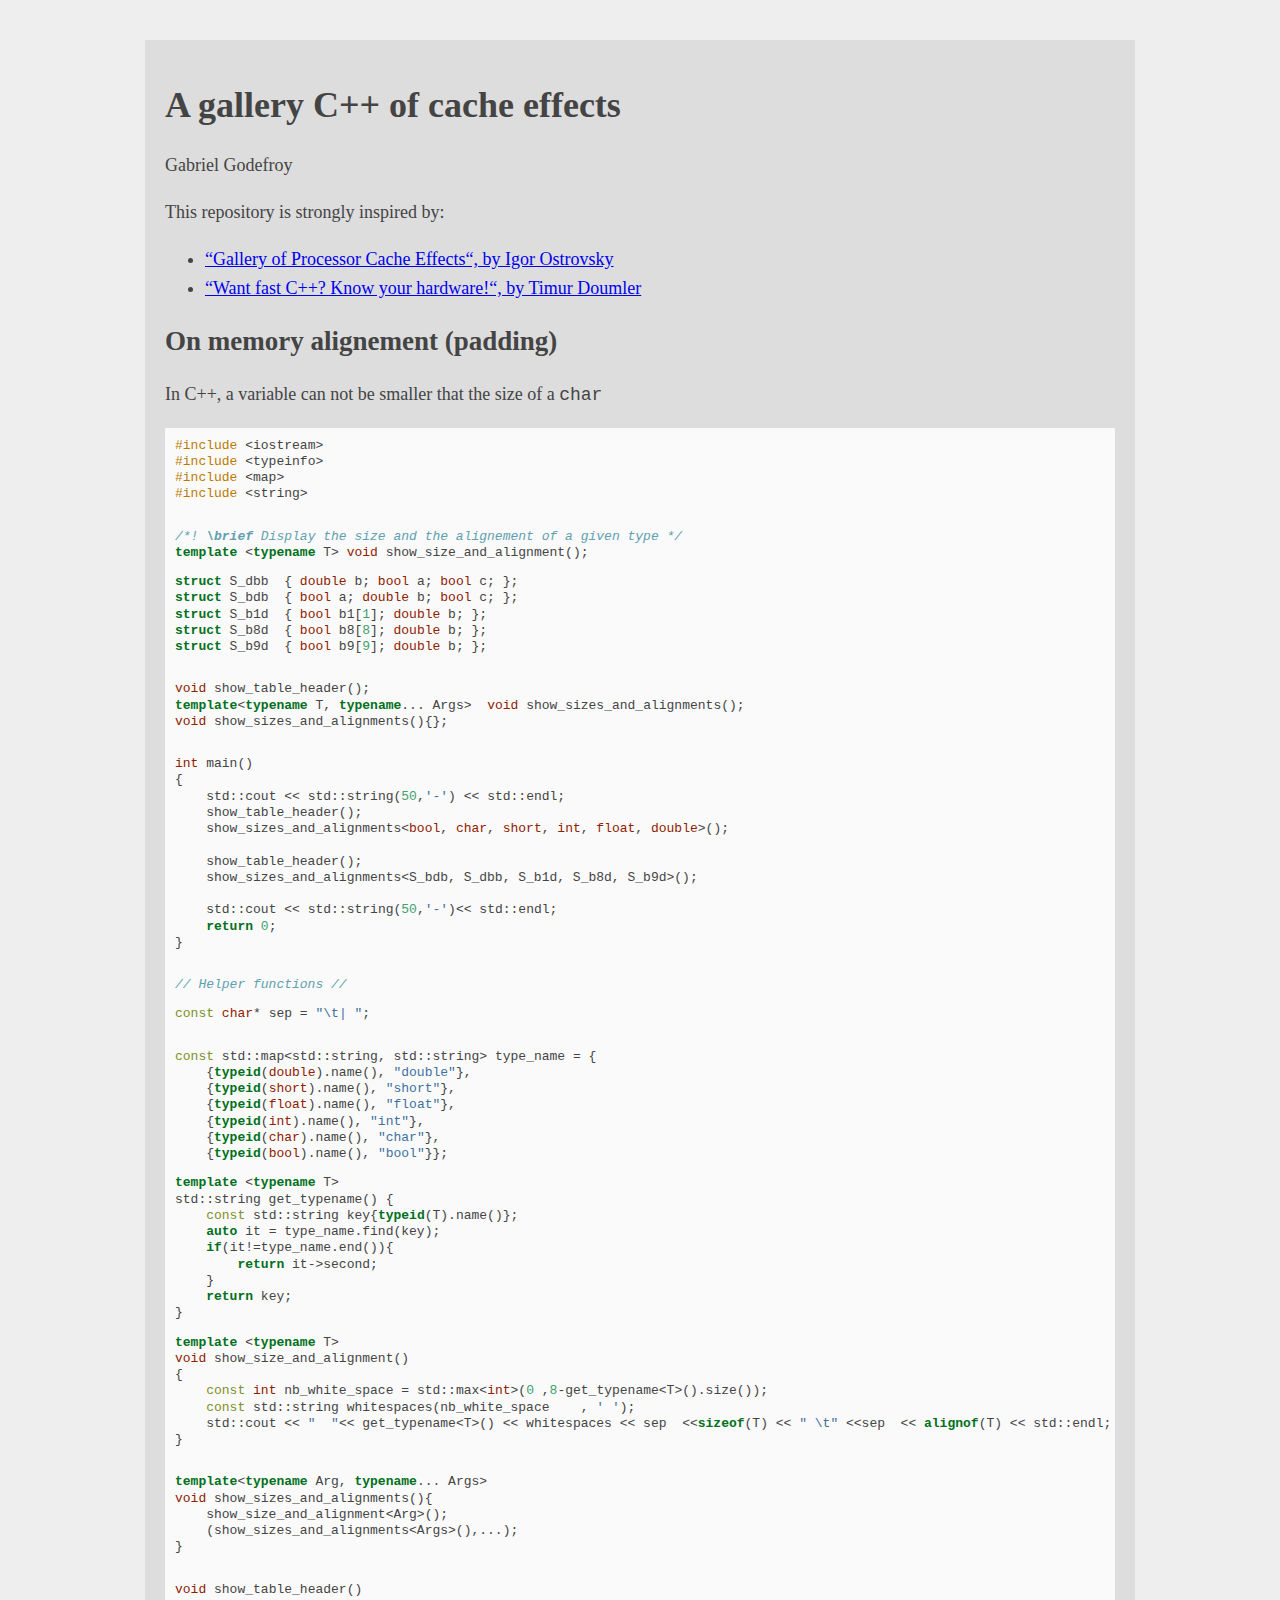
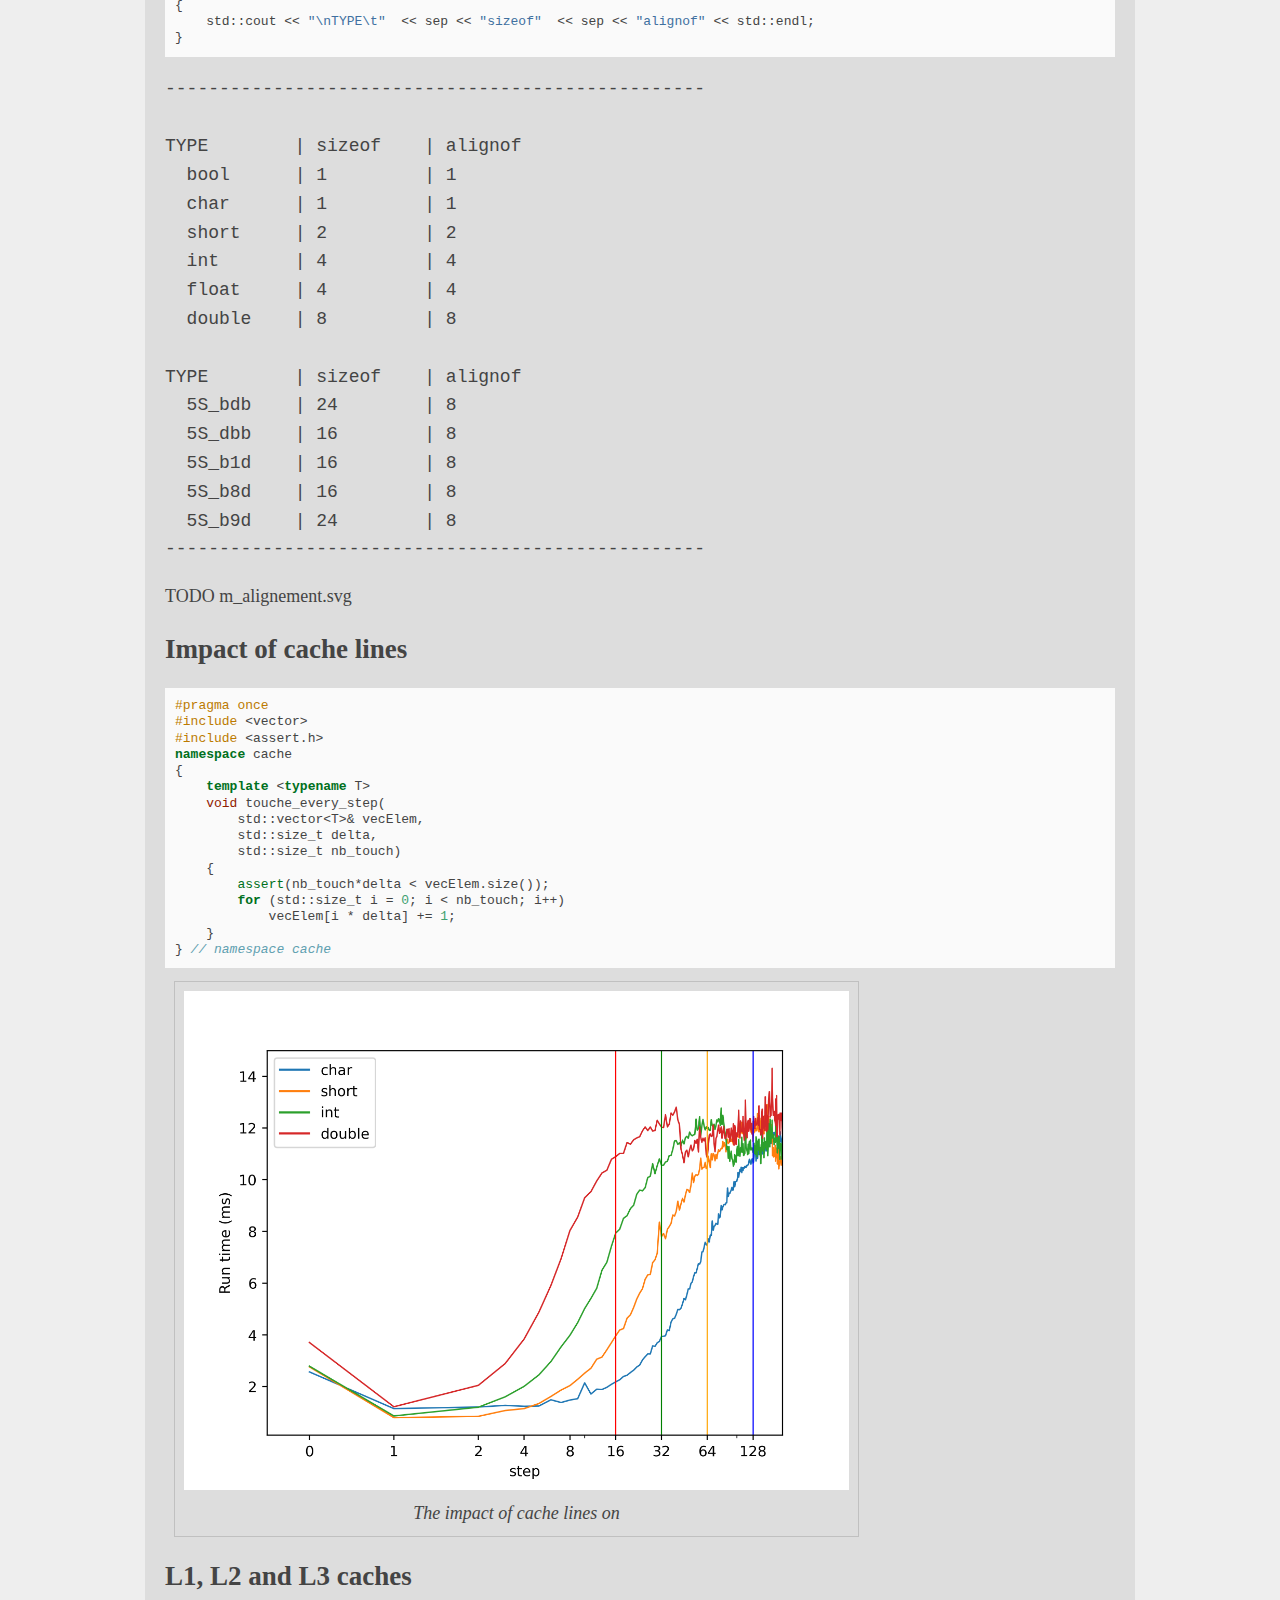
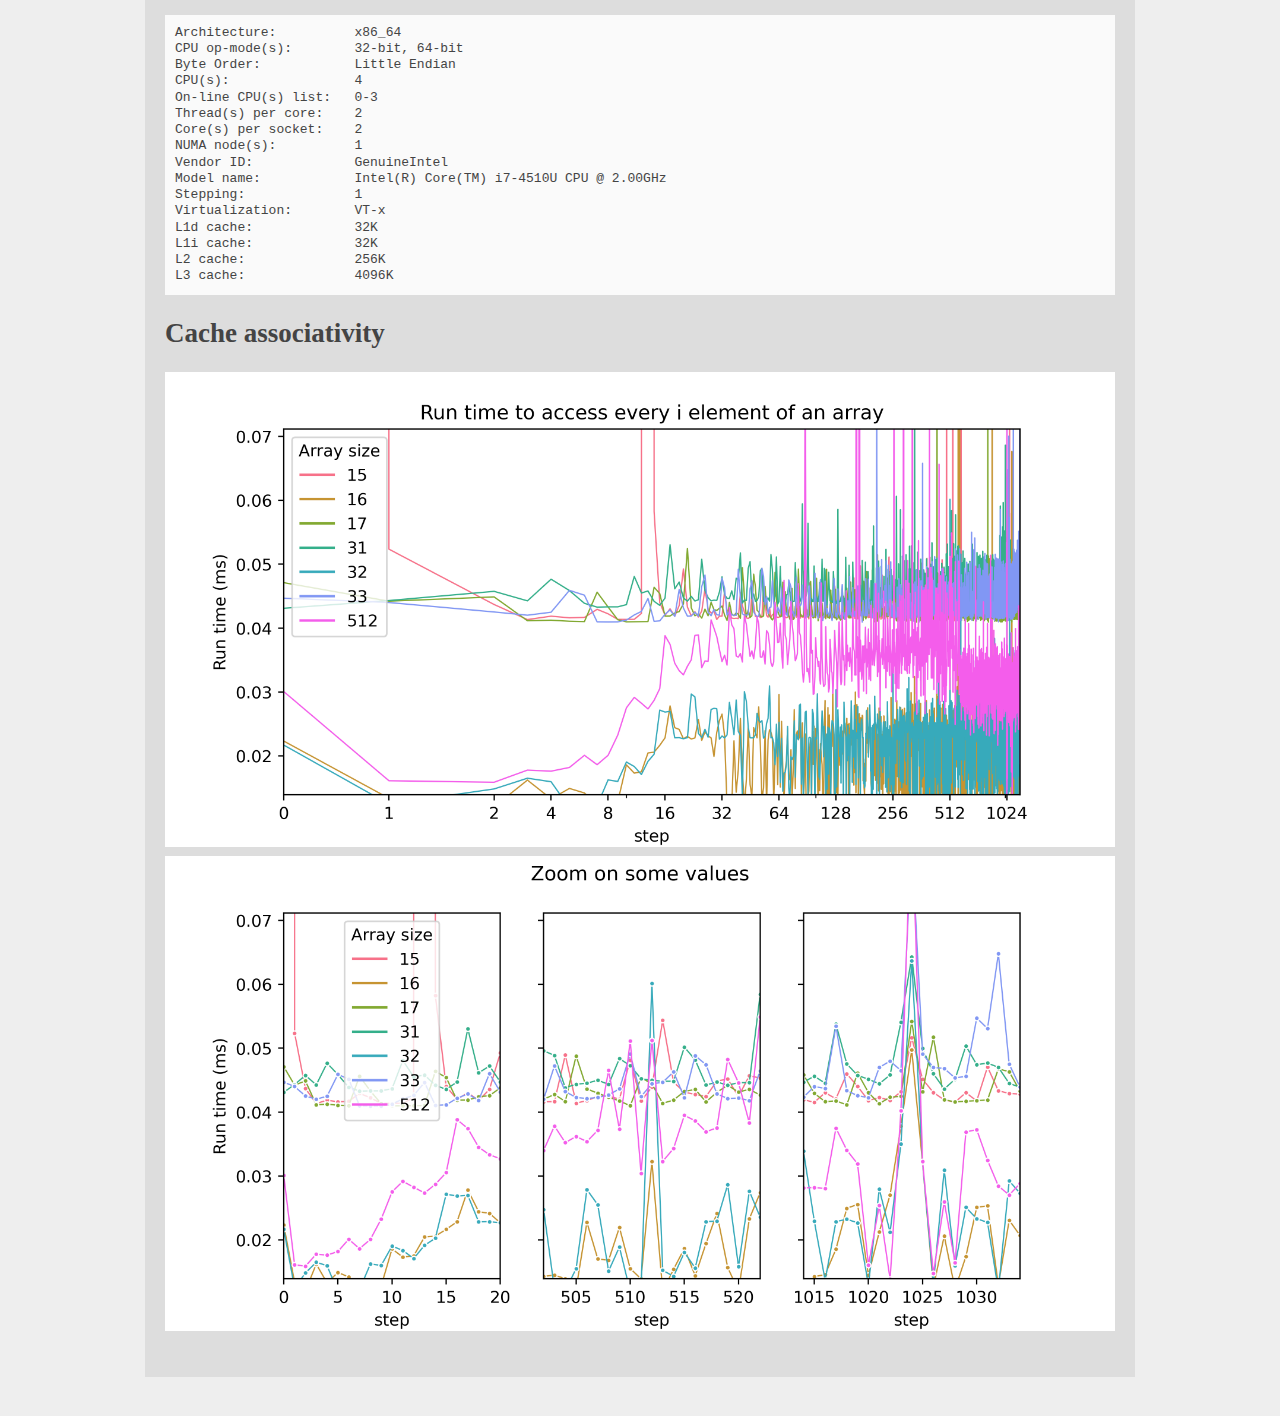
==== docs/index.html @ af8e120f "doc to docs (for github page)" ====
<!DOCTYPE html>
<html xmlns="http://www.w3.org/1999/xhtml" lang="" xml:lang="">
<head>
  <meta charset="utf-8" />
  <meta name="generator" content="pandoc" />
  <meta name="viewport" content="width=device-width, initial-scale=1.0, user-scalable=yes" />
  <meta name="author" content="Gabriel Godefroy" />
  <title>A gallery C++ of cache effects</title>
  <style>
    code{white-space: pre-wrap;}
    span.smallcaps{font-variant: small-caps;}
    span.underline{text-decoration: underline;}
    div.column{display: inline-block; vertical-align: top; width: 50%;}
    div.hanging-indent{margin-left: 1.5em; text-indent: -1.5em;}
    ul.task-list{list-style: none;}
    pre > code.sourceCode { white-space: pre; position: relative; }
    pre > code.sourceCode > span { display: inline-block; line-height: 1.25; }
    pre > code.sourceCode > span:empty { height: 1.2em; }
    code.sourceCode > span { color: inherit; text-decoration: inherit; }
    div.sourceCode { margin: 1em 0; }
    pre.sourceCode { margin: 0; }
    @media screen {
    div.sourceCode { overflow: auto; }
    }
    @media print {
    pre > code.sourceCode { white-space: pre-wrap; }
    pre > code.sourceCode > span { text-indent: -5em; padding-left: 5em; }
    }
    pre.numberSource code
      { counter-reset: source-line 0; }
    pre.numberSource code > span
      { position: relative; left: -4em; counter-increment: source-line; }
    pre.numberSource code > span > a:first-child::before
      { content: counter(source-line);
        position: relative; left: -1em; text-align: right; vertical-align: baseline;
        border: none; display: inline-block;
        -webkit-touch-callout: none; -webkit-user-select: none;
        -khtml-user-select: none; -moz-user-select: none;
        -ms-user-select: none; user-select: none;
        padding: 0 4px; width: 4em;
        color: #aaaaaa;
      }
    pre.numberSource { margin-left: 3em; border-left: 1px solid #aaaaaa;  padding-left: 4px; }
    div.sourceCode
      {   }
    @media screen {
    pre > code.sourceCode > span > a:first-child::before { text-decoration: underline; }
    }
    code span.al { color: #ff0000; font-weight: bold; } /* Alert */
    code span.an { color: #60a0b0; font-weight: bold; font-style: italic; } /* Annotation */
    code span.at { color: #7d9029; } /* Attribute */
    code span.bn { color: #40a070; } /* BaseN */
    code span.bu { } /* BuiltIn */
    code span.cf { color: #007020; font-weight: bold; } /* ControlFlow */
    code span.ch { color: #4070a0; } /* Char */
    code span.cn { color: #880000; } /* Constant */
    code span.co { color: #60a0b0; font-style: italic; } /* Comment */
    code span.cv { color: #60a0b0; font-weight: bold; font-style: italic; } /* CommentVar */
    code span.do { color: #ba2121; font-style: italic; } /* Documentation */
    code span.dt { color: #902000; } /* DataType */
    code span.dv { color: #40a070; } /* DecVal */
    code span.er { color: #ff0000; font-weight: bold; } /* Error */
    code span.ex { } /* Extension */
    code span.fl { color: #40a070; } /* Float */
    code span.fu { color: #06287e; } /* Function */
    code span.im { } /* Import */
    code span.in { color: #60a0b0; font-weight: bold; font-style: italic; } /* Information */
    code span.kw { color: #007020; font-weight: bold; } /* Keyword */
    code span.op { color: #666666; } /* Operator */
    code span.ot { color: #007020; } /* Other */
    code span.pp { color: #bc7a00; } /* Preprocessor */
    code span.sc { color: #4070a0; } /* SpecialChar */
    code span.ss { color: #bb6688; } /* SpecialString */
    code span.st { color: #4070a0; } /* String */
    code span.va { color: #19177c; } /* Variable */
    code span.vs { color: #4070a0; } /* VerbatimString */
    code span.wa { color: #60a0b0; font-weight: bold; font-style: italic; } /* Warning */
  </style>
  <link rel="stylesheet" href="style.css" />
  <!--[if lt IE 9]>
    <script src="//cdnjs.cloudflare.com/ajax/libs/html5shiv/3.7.3/html5shiv-printshiv.min.js"></script>
  <![endif]-->
</head>
<body>
<header id="title-block-header">
<h1 class="title">A gallery C++ of cache effects</h1>
<p class="author">Gabriel Godefroy</p>
</header>
<p>This repository is strongly inspired by:</p>
<ul>
<li><a href="http://igoro.com/archive/gallery-of-processor-cache-effects/">“Gallery of Processor Cache Effects“, by Igor Ostrovsky</a></li>
<li><a href="https://www.youtube.com/watch?v=BP6NxVxDQIs">“Want fast C++? Know your hardware!“, by Timur Doumler</a></li>
</ul>
<h2 id="on-memory-alignement-padding">On memory alignement (padding)</h2>
<p>In C++, a variable can not be smaller that the size of a <code>char</code></p>
<div class="sourceCode" id="cb1"><pre class="sourceCode cpp"><code class="sourceCode cpp"><span id="cb1-1"><a href="#cb1-1"></a><span class="pp">#include </span><span class="im">&lt;iostream&gt;</span></span>
<span id="cb1-2"><a href="#cb1-2"></a><span class="pp">#include </span><span class="im">&lt;typeinfo&gt;</span></span>
<span id="cb1-3"><a href="#cb1-3"></a><span class="pp">#include </span><span class="im">&lt;map&gt;</span></span>
<span id="cb1-4"><a href="#cb1-4"></a><span class="pp">#include </span><span class="im">&lt;string&gt;</span></span>
<span id="cb1-5"><a href="#cb1-5"></a></span>
<span id="cb1-6"><a href="#cb1-6"></a></span>
<span id="cb1-7"><a href="#cb1-7"></a><span class="co">/*! </span><span class="an">\brief</span><span class="co"> Display the size and the alignement of a given type */</span></span>
<span id="cb1-8"><a href="#cb1-8"></a><span class="kw">template</span> &lt;<span class="kw">typename</span> T&gt; <span class="dt">void</span> show_size_and_alignment();</span>
<span id="cb1-9"><a href="#cb1-9"></a></span>
<span id="cb1-10"><a href="#cb1-10"></a><span class="kw">struct</span> S_dbb  { <span class="dt">double</span> b; <span class="dt">bool</span> a; <span class="dt">bool</span> c; };</span>
<span id="cb1-11"><a href="#cb1-11"></a><span class="kw">struct</span> S_bdb  { <span class="dt">bool</span> a; <span class="dt">double</span> b; <span class="dt">bool</span> c; };</span>
<span id="cb1-12"><a href="#cb1-12"></a><span class="kw">struct</span> S_b1d  { <span class="dt">bool</span> b1[<span class="dv">1</span>]; <span class="dt">double</span> b; };</span>
<span id="cb1-13"><a href="#cb1-13"></a><span class="kw">struct</span> S_b8d  { <span class="dt">bool</span> b8[<span class="dv">8</span>]; <span class="dt">double</span> b; };</span>
<span id="cb1-14"><a href="#cb1-14"></a><span class="kw">struct</span> S_b9d  { <span class="dt">bool</span> b9[<span class="dv">9</span>]; <span class="dt">double</span> b; };</span>
<span id="cb1-15"><a href="#cb1-15"></a></span>
<span id="cb1-16"><a href="#cb1-16"></a></span>
<span id="cb1-17"><a href="#cb1-17"></a><span class="dt">void</span> show_table_header();  </span>
<span id="cb1-18"><a href="#cb1-18"></a><span class="kw">template</span>&lt;<span class="kw">typename</span> T, <span class="kw">typename</span>... Args&gt;  <span class="dt">void</span> show_sizes_and_alignments();</span>
<span id="cb1-19"><a href="#cb1-19"></a><span class="dt">void</span> show_sizes_and_alignments(){};</span>
<span id="cb1-20"><a href="#cb1-20"></a></span>
<span id="cb1-21"><a href="#cb1-21"></a></span>
<span id="cb1-22"><a href="#cb1-22"></a><span class="dt">int</span> main()</span>
<span id="cb1-23"><a href="#cb1-23"></a>{</span>
<span id="cb1-24"><a href="#cb1-24"></a>    <span class="bu">std::</span>cout &lt;&lt; <span class="bu">std::</span>string(<span class="dv">50</span>,<span class="ch">&#39;-&#39;</span>) &lt;&lt; <span class="bu">std::</span>endl;</span>
<span id="cb1-25"><a href="#cb1-25"></a>    show_table_header();</span>
<span id="cb1-26"><a href="#cb1-26"></a>    show_sizes_and_alignments&lt;<span class="dt">bool</span>, <span class="dt">char</span>, <span class="dt">short</span>, <span class="dt">int</span>, <span class="dt">float</span>, <span class="dt">double</span>&gt;();</span>
<span id="cb1-27"><a href="#cb1-27"></a>    </span>
<span id="cb1-28"><a href="#cb1-28"></a>    show_table_header();</span>
<span id="cb1-29"><a href="#cb1-29"></a>    show_sizes_and_alignments&lt;S_bdb, S_dbb, S_b1d, S_b8d, S_b9d&gt;();</span>
<span id="cb1-30"><a href="#cb1-30"></a>    </span>
<span id="cb1-31"><a href="#cb1-31"></a>    <span class="bu">std::</span>cout &lt;&lt; <span class="bu">std::</span>string(<span class="dv">50</span>,<span class="ch">&#39;-&#39;</span>)&lt;&lt; <span class="bu">std::</span>endl;</span>
<span id="cb1-32"><a href="#cb1-32"></a>    <span class="cf">return</span> <span class="dv">0</span>;</span>
<span id="cb1-33"><a href="#cb1-33"></a>}</span>
<span id="cb1-34"><a href="#cb1-34"></a></span>
<span id="cb1-35"><a href="#cb1-35"></a></span>
<span id="cb1-36"><a href="#cb1-36"></a><span class="co">// Helper functions //</span></span>
<span id="cb1-37"><a href="#cb1-37"></a></span>
<span id="cb1-38"><a href="#cb1-38"></a><span class="at">const</span> <span class="dt">char</span>* sep = <span class="st">&quot;</span><span class="sc">\t</span><span class="st">| &quot;</span>;</span>
<span id="cb1-39"><a href="#cb1-39"></a></span>
<span id="cb1-40"><a href="#cb1-40"></a></span>
<span id="cb1-41"><a href="#cb1-41"></a><span class="at">const</span> <span class="bu">std::</span>map&lt;<span class="bu">std::</span>string, <span class="bu">std::</span>string&gt; type_name = {</span>
<span id="cb1-42"><a href="#cb1-42"></a>    {<span class="kw">typeid</span>(<span class="dt">double</span>).name(), <span class="st">&quot;double&quot;</span>},</span>
<span id="cb1-43"><a href="#cb1-43"></a>    {<span class="kw">typeid</span>(<span class="dt">short</span>).name(), <span class="st">&quot;short&quot;</span>},</span>
<span id="cb1-44"><a href="#cb1-44"></a>    {<span class="kw">typeid</span>(<span class="dt">float</span>).name(), <span class="st">&quot;float&quot;</span>},</span>
<span id="cb1-45"><a href="#cb1-45"></a>    {<span class="kw">typeid</span>(<span class="dt">int</span>).name(), <span class="st">&quot;int&quot;</span>},</span>
<span id="cb1-46"><a href="#cb1-46"></a>    {<span class="kw">typeid</span>(<span class="dt">char</span>).name(), <span class="st">&quot;char&quot;</span>},</span>
<span id="cb1-47"><a href="#cb1-47"></a>    {<span class="kw">typeid</span>(<span class="dt">bool</span>).name(), <span class="st">&quot;bool&quot;</span>}};</span>
<span id="cb1-48"><a href="#cb1-48"></a></span>
<span id="cb1-49"><a href="#cb1-49"></a><span class="kw">template</span> &lt;<span class="kw">typename</span> T&gt;</span>
<span id="cb1-50"><a href="#cb1-50"></a><span class="bu">std::</span>string get_typename() {</span>
<span id="cb1-51"><a href="#cb1-51"></a>    <span class="at">const</span> <span class="bu">std::</span>string key{<span class="kw">typeid</span>(T).name()};</span>
<span id="cb1-52"><a href="#cb1-52"></a>    <span class="kw">auto</span> it = type_name.find(key);</span>
<span id="cb1-53"><a href="#cb1-53"></a>    <span class="cf">if</span>(it!=type_name.end()){</span>
<span id="cb1-54"><a href="#cb1-54"></a>        <span class="cf">return</span> it-&gt;second;</span>
<span id="cb1-55"><a href="#cb1-55"></a>    }</span>
<span id="cb1-56"><a href="#cb1-56"></a>    <span class="cf">return</span> key;</span>
<span id="cb1-57"><a href="#cb1-57"></a>} </span>
<span id="cb1-58"><a href="#cb1-58"></a></span>
<span id="cb1-59"><a href="#cb1-59"></a><span class="kw">template</span> &lt;<span class="kw">typename</span> T&gt;</span>
<span id="cb1-60"><a href="#cb1-60"></a><span class="dt">void</span> show_size_and_alignment()</span>
<span id="cb1-61"><a href="#cb1-61"></a>{</span>
<span id="cb1-62"><a href="#cb1-62"></a>    <span class="at">const</span> <span class="dt">int</span> nb_white_space = <span class="bu">std::</span>max&lt;<span class="dt">int</span>&gt;(<span class="dv">0</span> ,<span class="dv">8</span>-get_typename&lt;T&gt;().size());</span>
<span id="cb1-63"><a href="#cb1-63"></a>    <span class="at">const</span> <span class="bu">std::</span>string whitespaces(nb_white_space    , <span class="ch">&#39; &#39;</span>);</span>
<span id="cb1-64"><a href="#cb1-64"></a>    <span class="bu">std::</span>cout &lt;&lt; <span class="st">&quot;  &quot;</span>&lt;&lt; get_typename&lt;T&gt;() &lt;&lt; whitespaces &lt;&lt; sep  &lt;&lt;<span class="kw">sizeof</span>(T) &lt;&lt; <span class="st">&quot; </span><span class="sc">\t</span><span class="st">&quot;</span> &lt;&lt;sep  &lt;&lt; <span class="kw">alignof</span>(T) &lt;&lt; <span class="bu">std::</span>endl;</span>
<span id="cb1-65"><a href="#cb1-65"></a>}</span>
<span id="cb1-66"><a href="#cb1-66"></a></span>
<span id="cb1-67"><a href="#cb1-67"></a></span>
<span id="cb1-68"><a href="#cb1-68"></a><span class="kw">template</span>&lt;<span class="kw">typename</span> Arg, <span class="kw">typename</span>... Args&gt;  </span>
<span id="cb1-69"><a href="#cb1-69"></a><span class="dt">void</span> show_sizes_and_alignments(){</span>
<span id="cb1-70"><a href="#cb1-70"></a>    show_size_and_alignment&lt;Arg&gt;();</span>
<span id="cb1-71"><a href="#cb1-71"></a>    (show_sizes_and_alignments&lt;Args&gt;(),...);</span>
<span id="cb1-72"><a href="#cb1-72"></a>}</span>
<span id="cb1-73"><a href="#cb1-73"></a></span>
<span id="cb1-74"><a href="#cb1-74"></a></span>
<span id="cb1-75"><a href="#cb1-75"></a><span class="dt">void</span> show_table_header()</span>
<span id="cb1-76"><a href="#cb1-76"></a>{</span>
<span id="cb1-77"><a href="#cb1-77"></a>    <span class="bu">std::</span>cout &lt;&lt; <span class="st">&quot;</span><span class="sc">\n</span><span class="st">TYPE</span><span class="sc">\t</span><span class="st">&quot;</span>  &lt;&lt; sep &lt;&lt; <span class="st">&quot;sizeof&quot;</span>  &lt;&lt; sep &lt;&lt; <span class="st">&quot;alignof&quot;</span> &lt;&lt; <span class="bu">std::</span>endl;</span>
<span id="cb1-78"><a href="#cb1-78"></a>}</span></code></pre></div>
<pre><code>--------------------------------------------------

TYPE        | sizeof    | alignof
  bool      | 1         | 1
  char      | 1         | 1
  short     | 2         | 2
  int       | 4         | 4
  float     | 4         | 4
  double    | 8         | 8

TYPE        | sizeof    | alignof
  5S_bdb    | 24        | 8
  5S_dbb    | 16        | 8
  5S_b1d    | 16        | 8
  5S_b8d    | 16        | 8
  5S_b9d    | 24        | 8
--------------------------------------------------
</code></pre>
<p>TODO m_alignement.svg</p>
<h2 id="impact-of-cache-lines">Impact of cache lines</h2>
<div class="sourceCode" id="cb3"><pre class="sourceCode cpp"><code class="sourceCode cpp"><span id="cb3-1"><a href="#cb3-1"></a><span class="pp">#pragma once</span></span>
<span id="cb3-2"><a href="#cb3-2"></a><span class="pp">#include </span><span class="im">&lt;vector&gt;</span></span>
<span id="cb3-3"><a href="#cb3-3"></a><span class="pp">#include </span><span class="im">&lt;assert.h&gt;</span></span>
<span id="cb3-4"><a href="#cb3-4"></a><span class="kw">namespace</span> cache</span>
<span id="cb3-5"><a href="#cb3-5"></a>{</span>
<span id="cb3-6"><a href="#cb3-6"></a>    <span class="kw">template</span> &lt;<span class="kw">typename</span> T&gt;</span>
<span id="cb3-7"><a href="#cb3-7"></a>    <span class="dt">void</span> touche_every_step(</span>
<span id="cb3-8"><a href="#cb3-8"></a>        <span class="bu">std::</span>vector&lt;T&gt;&amp; vecElem, </span>
<span id="cb3-9"><a href="#cb3-9"></a>        <span class="bu">std::</span>size_t delta, </span>
<span id="cb3-10"><a href="#cb3-10"></a>        <span class="bu">std::</span>size_t nb_touch)</span>
<span id="cb3-11"><a href="#cb3-11"></a>    {  </span>
<span id="cb3-12"><a href="#cb3-12"></a>        <span class="ot">assert</span>(nb_touch*delta &lt; vecElem.size());</span>
<span id="cb3-13"><a href="#cb3-13"></a>        <span class="cf">for</span> (<span class="bu">std::</span>size_t i = <span class="dv">0</span>; i &lt; nb_touch; i++)</span>
<span id="cb3-14"><a href="#cb3-14"></a>            vecElem[i * delta] += <span class="dv">1</span>;</span>
<span id="cb3-15"><a href="#cb3-15"></a>    }</span>
<span id="cb3-16"><a href="#cb3-16"></a>} <span class="co">// namespace cache</span></span></code></pre></div>
<figure>
<img src="m_cache_lines.png" alt="" /><figcaption>The impact of cache lines on</figcaption>
</figure>
<h2 id="l1-l2-and-l3-caches">L1, L2 and L3 caches</h2>
<div class="sourceCode" id="cb4"><pre class="sourceCode txt"><code class="sourceCode default"><span id="cb4-1"><a href="#cb4-1"></a>Architecture:          x86_64</span>
<span id="cb4-2"><a href="#cb4-2"></a>CPU op-mode(s):        32-bit, 64-bit</span>
<span id="cb4-3"><a href="#cb4-3"></a>Byte Order:            Little Endian</span>
<span id="cb4-4"><a href="#cb4-4"></a>CPU(s):                4</span>
<span id="cb4-5"><a href="#cb4-5"></a>On-line CPU(s) list:   0-3</span>
<span id="cb4-6"><a href="#cb4-6"></a>Thread(s) per core:    2</span>
<span id="cb4-7"><a href="#cb4-7"></a>Core(s) per socket:    2</span>
<span id="cb4-8"><a href="#cb4-8"></a>NUMA node(s):          1</span>
<span id="cb4-9"><a href="#cb4-9"></a>Vendor ID:             GenuineIntel</span>
<span id="cb4-10"><a href="#cb4-10"></a>Model name:            Intel(R) Core(TM) i7-4510U CPU @ 2.00GHz</span>
<span id="cb4-11"><a href="#cb4-11"></a>Stepping:              1</span>
<span id="cb4-12"><a href="#cb4-12"></a>Virtualization:        VT-x</span>
<span id="cb4-13"><a href="#cb4-13"></a>L1d cache:             32K</span>
<span id="cb4-14"><a href="#cb4-14"></a>L1i cache:             32K</span>
<span id="cb4-15"><a href="#cb4-15"></a>L2 cache:              256K</span>
<span id="cb4-16"><a href="#cb4-16"></a>L3 cache:              4096K</span></code></pre></div>
<h2 id="cache-associativity">Cache associativity</h2>
<p><img src="m_cache_associativity.png" alt="The impact of cache lines on cache associativity" /> <img src="m_cache_associativity_zoom.png" alt="The impact of cache lines on cache associativity" /></p>
</body>
</html>
---- docs/style.css ----
html {
    background-color:#eee;
}
body{
	margin:40px auto;
	max-width:950px;
	line-height:1.6;
	font-size:18px;
    color:#444;
    background-color: #ddd;
    padding:20px 20px;
    position: relative;
}

h1,h2,h3{line-height:1.2}

div.sourceCode {
	font-size:13px;
	line-height:1.0;
	background-color: #fafafa;
	padding: 10px;
}

figure {
    width: 70%;
    position: relative;
    text-align: center;
    font-style: italic;
    border: thin silver solid;
    margin: 0.5em;
    padding: 0.5em;
  }
  img {
    max-width: 100%;
  }
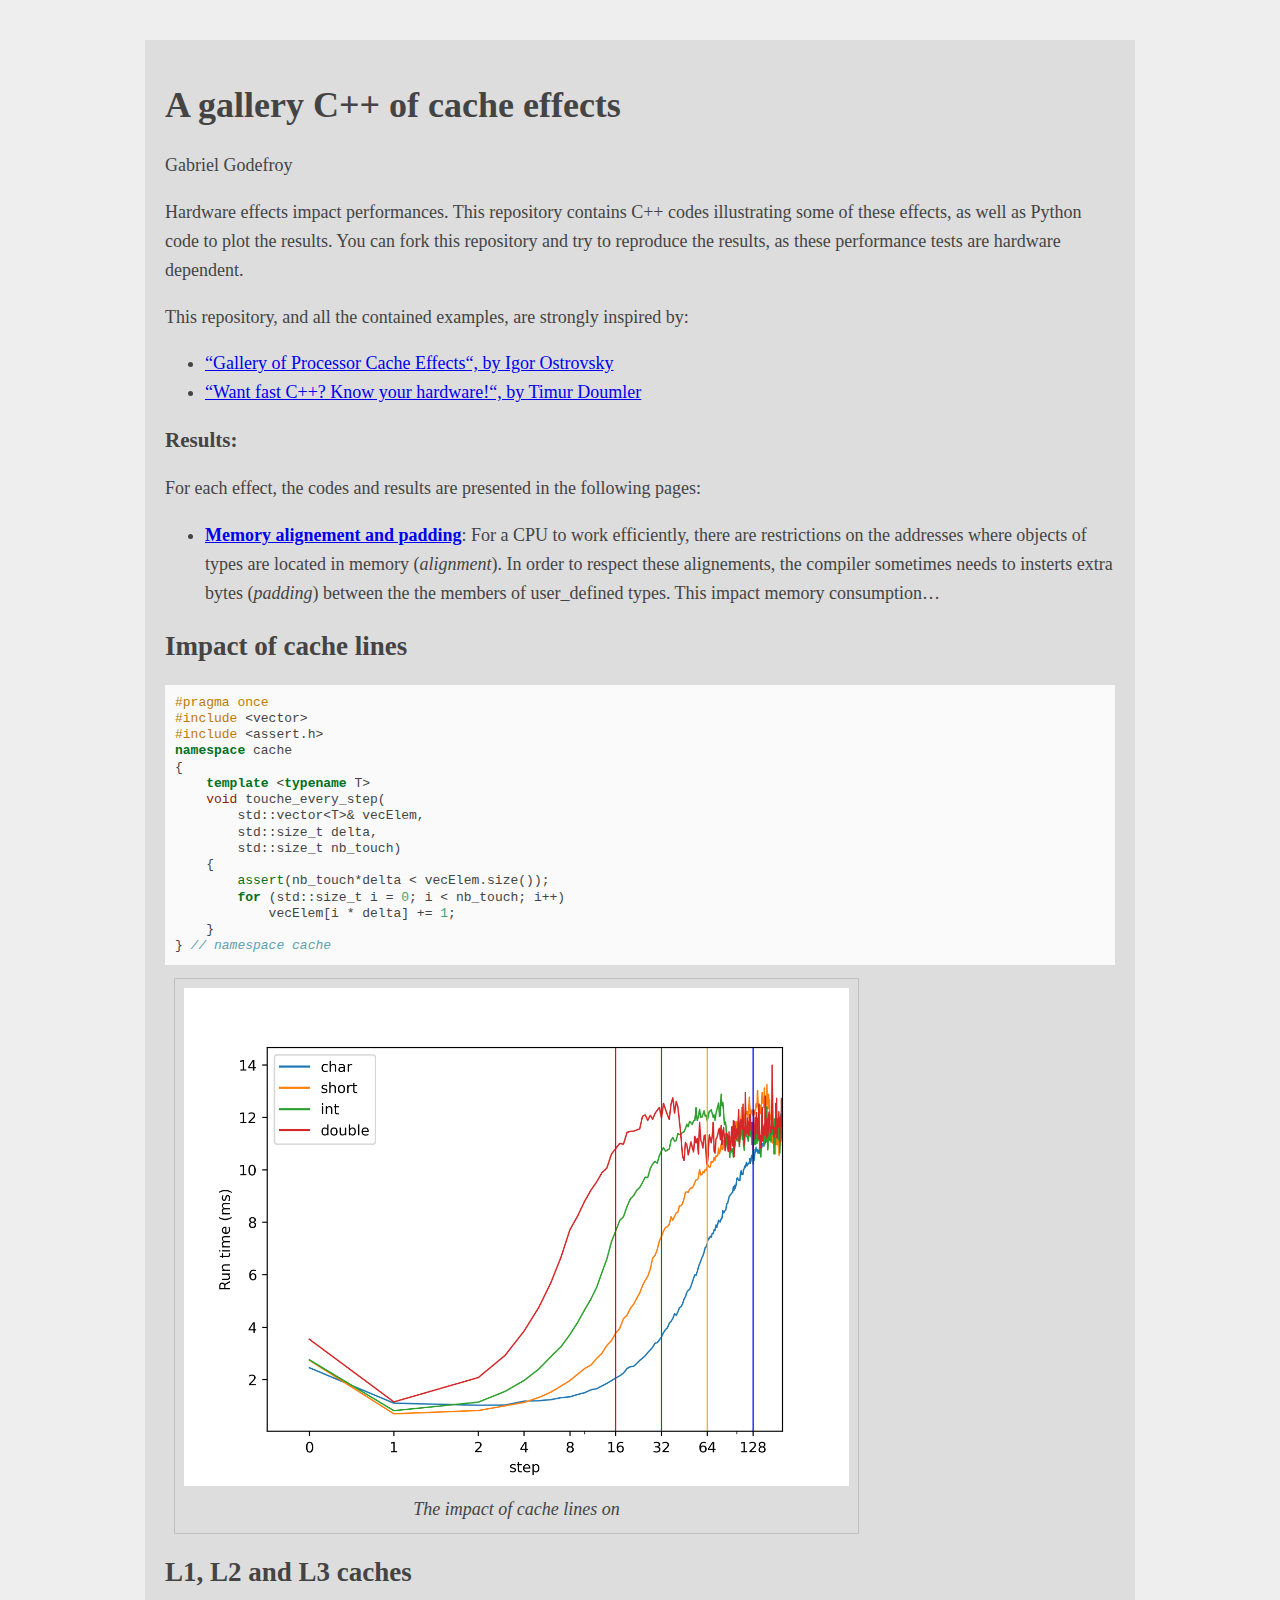
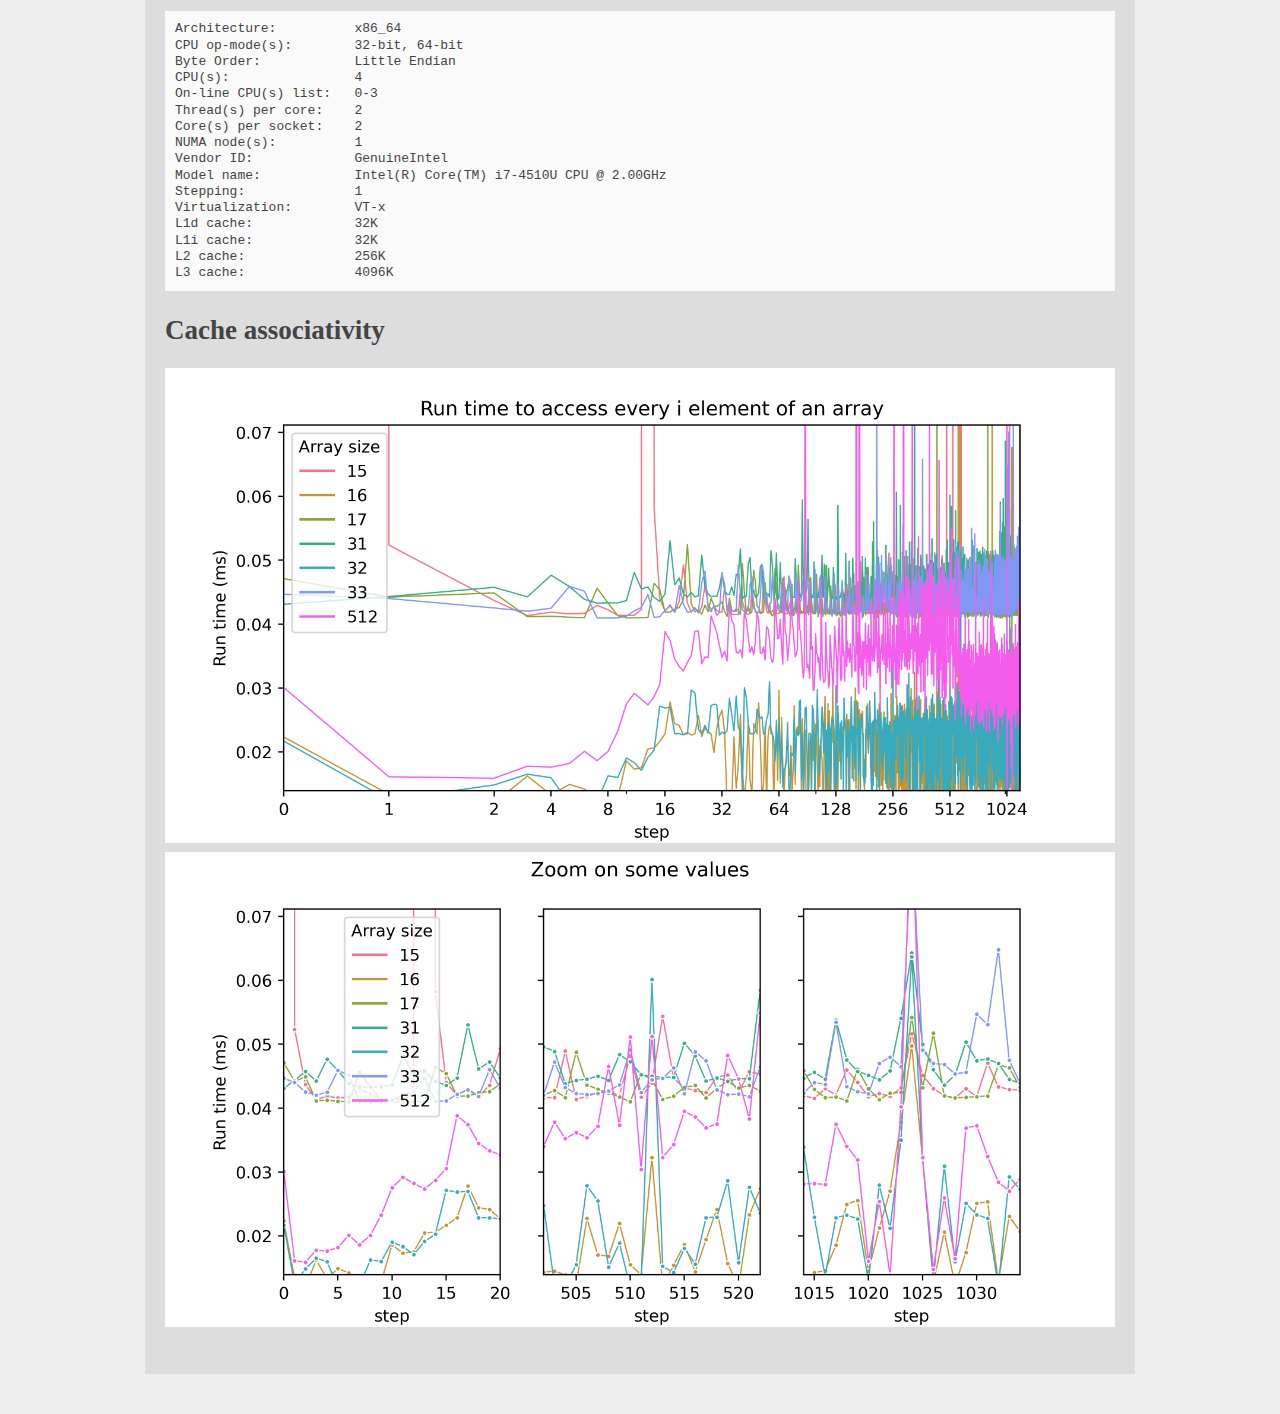
==== commit cc4894ad: "Splitting into smaller files" ====
--- a/docs/index.html
+++ b/docs/index.html
@@ -86,147 +86,54 @@
 <h1 class="title">A gallery C++ of cache effects</h1>
 <p class="author">Gabriel Godefroy</p>
 </header>
-<p>This repository is strongly inspired by:</p>
+<p>Hardware effects impact performances. This repository contains C++ codes illustrating some of these effects, as well as Python code to plot the results. You can fork this repository and try to reproduce the results, as these performance tests are hardware dependent.</p>
+<p>This repository, and all the contained examples, are strongly inspired by:</p>
 <ul>
 <li><a href="http://igoro.com/archive/gallery-of-processor-cache-effects/">“Gallery of Processor Cache Effects“, by Igor Ostrovsky</a></li>
 <li><a href="https://www.youtube.com/watch?v=BP6NxVxDQIs">“Want fast C++? Know your hardware!“, by Timur Doumler</a></li>
 </ul>
-<h2 id="on-memory-alignement-padding">On memory alignement (padding)</h2>
-<p>In C++, a variable can not be smaller that the size of a <code>char</code></p>
-<div class="sourceCode" id="cb1"><pre class="sourceCode cpp"><code class="sourceCode cpp"><span id="cb1-1"><a href="#cb1-1"></a><span class="pp">#include </span><span class="im">&lt;iostream&gt;</span></span>
-<span id="cb1-2"><a href="#cb1-2"></a><span class="pp">#include </span><span class="im">&lt;typeinfo&gt;</span></span>
-<span id="cb1-3"><a href="#cb1-3"></a><span class="pp">#include </span><span class="im">&lt;map&gt;</span></span>
-<span id="cb1-4"><a href="#cb1-4"></a><span class="pp">#include </span><span class="im">&lt;string&gt;</span></span>
-<span id="cb1-5"><a href="#cb1-5"></a></span>
-<span id="cb1-6"><a href="#cb1-6"></a></span>
-<span id="cb1-7"><a href="#cb1-7"></a><span class="co">/*! </span><span class="an">\brief</span><span class="co"> Display the size and the alignement of a given type */</span></span>
-<span id="cb1-8"><a href="#cb1-8"></a><span class="kw">template</span> &lt;<span class="kw">typename</span> T&gt; <span class="dt">void</span> show_size_and_alignment();</span>
-<span id="cb1-9"><a href="#cb1-9"></a></span>
-<span id="cb1-10"><a href="#cb1-10"></a><span class="kw">struct</span> S_dbb  { <span class="dt">double</span> b; <span class="dt">bool</span> a; <span class="dt">bool</span> c; };</span>
-<span id="cb1-11"><a href="#cb1-11"></a><span class="kw">struct</span> S_bdb  { <span class="dt">bool</span> a; <span class="dt">double</span> b; <span class="dt">bool</span> c; };</span>
-<span id="cb1-12"><a href="#cb1-12"></a><span class="kw">struct</span> S_b1d  { <span class="dt">bool</span> b1[<span class="dv">1</span>]; <span class="dt">double</span> b; };</span>
-<span id="cb1-13"><a href="#cb1-13"></a><span class="kw">struct</span> S_b8d  { <span class="dt">bool</span> b8[<span class="dv">8</span>]; <span class="dt">double</span> b; };</span>
-<span id="cb1-14"><a href="#cb1-14"></a><span class="kw">struct</span> S_b9d  { <span class="dt">bool</span> b9[<span class="dv">9</span>]; <span class="dt">double</span> b; };</span>
-<span id="cb1-15"><a href="#cb1-15"></a></span>
-<span id="cb1-16"><a href="#cb1-16"></a></span>
-<span id="cb1-17"><a href="#cb1-17"></a><span class="dt">void</span> show_table_header();  </span>
-<span id="cb1-18"><a href="#cb1-18"></a><span class="kw">template</span>&lt;<span class="kw">typename</span> T, <span class="kw">typename</span>... Args&gt;  <span class="dt">void</span> show_sizes_and_alignments();</span>
-<span id="cb1-19"><a href="#cb1-19"></a><span class="dt">void</span> show_sizes_and_alignments(){};</span>
-<span id="cb1-20"><a href="#cb1-20"></a></span>
-<span id="cb1-21"><a href="#cb1-21"></a></span>
-<span id="cb1-22"><a href="#cb1-22"></a><span class="dt">int</span> main()</span>
-<span id="cb1-23"><a href="#cb1-23"></a>{</span>
-<span id="cb1-24"><a href="#cb1-24"></a>    <span class="bu">std::</span>cout &lt;&lt; <span class="bu">std::</span>string(<span class="dv">50</span>,<span class="ch">&#39;-&#39;</span>) &lt;&lt; <span class="bu">std::</span>endl;</span>
-<span id="cb1-25"><a href="#cb1-25"></a>    show_table_header();</span>
-<span id="cb1-26"><a href="#cb1-26"></a>    show_sizes_and_alignments&lt;<span class="dt">bool</span>, <span class="dt">char</span>, <span class="dt">short</span>, <span class="dt">int</span>, <span class="dt">float</span>, <span class="dt">double</span>&gt;();</span>
-<span id="cb1-27"><a href="#cb1-27"></a>    </span>
-<span id="cb1-28"><a href="#cb1-28"></a>    show_table_header();</span>
-<span id="cb1-29"><a href="#cb1-29"></a>    show_sizes_and_alignments&lt;S_bdb, S_dbb, S_b1d, S_b8d, S_b9d&gt;();</span>
-<span id="cb1-30"><a href="#cb1-30"></a>    </span>
-<span id="cb1-31"><a href="#cb1-31"></a>    <span class="bu">std::</span>cout &lt;&lt; <span class="bu">std::</span>string(<span class="dv">50</span>,<span class="ch">&#39;-&#39;</span>)&lt;&lt; <span class="bu">std::</span>endl;</span>
-<span id="cb1-32"><a href="#cb1-32"></a>    <span class="cf">return</span> <span class="dv">0</span>;</span>
-<span id="cb1-33"><a href="#cb1-33"></a>}</span>
-<span id="cb1-34"><a href="#cb1-34"></a></span>
-<span id="cb1-35"><a href="#cb1-35"></a></span>
-<span id="cb1-36"><a href="#cb1-36"></a><span class="co">// Helper functions //</span></span>
-<span id="cb1-37"><a href="#cb1-37"></a></span>
-<span id="cb1-38"><a href="#cb1-38"></a><span class="at">const</span> <span class="dt">char</span>* sep = <span class="st">&quot;</span><span class="sc">\t</span><span class="st">| &quot;</span>;</span>
-<span id="cb1-39"><a href="#cb1-39"></a></span>
-<span id="cb1-40"><a href="#cb1-40"></a></span>
-<span id="cb1-41"><a href="#cb1-41"></a><span class="at">const</span> <span class="bu">std::</span>map&lt;<span class="bu">std::</span>string, <span class="bu">std::</span>string&gt; type_name = {</span>
-<span id="cb1-42"><a href="#cb1-42"></a>    {<span class="kw">typeid</span>(<span class="dt">double</span>).name(), <span class="st">&quot;double&quot;</span>},</span>
-<span id="cb1-43"><a href="#cb1-43"></a>    {<span class="kw">typeid</span>(<span class="dt">short</span>).name(), <span class="st">&quot;short&quot;</span>},</span>
-<span id="cb1-44"><a href="#cb1-44"></a>    {<span class="kw">typeid</span>(<span class="dt">float</span>).name(), <span class="st">&quot;float&quot;</span>},</span>
-<span id="cb1-45"><a href="#cb1-45"></a>    {<span class="kw">typeid</span>(<span class="dt">int</span>).name(), <span class="st">&quot;int&quot;</span>},</span>
-<span id="cb1-46"><a href="#cb1-46"></a>    {<span class="kw">typeid</span>(<span class="dt">char</span>).name(), <span class="st">&quot;char&quot;</span>},</span>
-<span id="cb1-47"><a href="#cb1-47"></a>    {<span class="kw">typeid</span>(<span class="dt">bool</span>).name(), <span class="st">&quot;bool&quot;</span>}};</span>
-<span id="cb1-48"><a href="#cb1-48"></a></span>
-<span id="cb1-49"><a href="#cb1-49"></a><span class="kw">template</span> &lt;<span class="kw">typename</span> T&gt;</span>
-<span id="cb1-50"><a href="#cb1-50"></a><span class="bu">std::</span>string get_typename() {</span>
-<span id="cb1-51"><a href="#cb1-51"></a>    <span class="at">const</span> <span class="bu">std::</span>string key{<span class="kw">typeid</span>(T).name()};</span>
-<span id="cb1-52"><a href="#cb1-52"></a>    <span class="kw">auto</span> it = type_name.find(key);</span>
-<span id="cb1-53"><a href="#cb1-53"></a>    <span class="cf">if</span>(it!=type_name.end()){</span>
-<span id="cb1-54"><a href="#cb1-54"></a>        <span class="cf">return</span> it-&gt;second;</span>
-<span id="cb1-55"><a href="#cb1-55"></a>    }</span>
-<span id="cb1-56"><a href="#cb1-56"></a>    <span class="cf">return</span> key;</span>
-<span id="cb1-57"><a href="#cb1-57"></a>} </span>
-<span id="cb1-58"><a href="#cb1-58"></a></span>
-<span id="cb1-59"><a href="#cb1-59"></a><span class="kw">template</span> &lt;<span class="kw">typename</span> T&gt;</span>
-<span id="cb1-60"><a href="#cb1-60"></a><span class="dt">void</span> show_size_and_alignment()</span>
-<span id="cb1-61"><a href="#cb1-61"></a>{</span>
-<span id="cb1-62"><a href="#cb1-62"></a>    <span class="at">const</span> <span class="dt">int</span> nb_white_space = <span class="bu">std::</span>max&lt;<span class="dt">int</span>&gt;(<span class="dv">0</span> ,<span class="dv">8</span>-get_typename&lt;T&gt;().size());</span>
-<span id="cb1-63"><a href="#cb1-63"></a>    <span class="at">const</span> <span class="bu">std::</span>string whitespaces(nb_white_space    , <span class="ch">&#39; &#39;</span>);</span>
-<span id="cb1-64"><a href="#cb1-64"></a>    <span class="bu">std::</span>cout &lt;&lt; <span class="st">&quot;  &quot;</span>&lt;&lt; get_typename&lt;T&gt;() &lt;&lt; whitespaces &lt;&lt; sep  &lt;&lt;<span class="kw">sizeof</span>(T) &lt;&lt; <span class="st">&quot; </span><span class="sc">\t</span><span class="st">&quot;</span> &lt;&lt;sep  &lt;&lt; <span class="kw">alignof</span>(T) &lt;&lt; <span class="bu">std::</span>endl;</span>
-<span id="cb1-65"><a href="#cb1-65"></a>}</span>
-<span id="cb1-66"><a href="#cb1-66"></a></span>
-<span id="cb1-67"><a href="#cb1-67"></a></span>
-<span id="cb1-68"><a href="#cb1-68"></a><span class="kw">template</span>&lt;<span class="kw">typename</span> Arg, <span class="kw">typename</span>... Args&gt;  </span>
-<span id="cb1-69"><a href="#cb1-69"></a><span class="dt">void</span> show_sizes_and_alignments(){</span>
-<span id="cb1-70"><a href="#cb1-70"></a>    show_size_and_alignment&lt;Arg&gt;();</span>
-<span id="cb1-71"><a href="#cb1-71"></a>    (show_sizes_and_alignments&lt;Args&gt;(),...);</span>
-<span id="cb1-72"><a href="#cb1-72"></a>}</span>
-<span id="cb1-73"><a href="#cb1-73"></a></span>
-<span id="cb1-74"><a href="#cb1-74"></a></span>
-<span id="cb1-75"><a href="#cb1-75"></a><span class="dt">void</span> show_table_header()</span>
-<span id="cb1-76"><a href="#cb1-76"></a>{</span>
-<span id="cb1-77"><a href="#cb1-77"></a>    <span class="bu">std::</span>cout &lt;&lt; <span class="st">&quot;</span><span class="sc">\n</span><span class="st">TYPE</span><span class="sc">\t</span><span class="st">&quot;</span>  &lt;&lt; sep &lt;&lt; <span class="st">&quot;sizeof&quot;</span>  &lt;&lt; sep &lt;&lt; <span class="st">&quot;alignof&quot;</span> &lt;&lt; <span class="bu">std::</span>endl;</span>
-<span id="cb1-78"><a href="#cb1-78"></a>}</span></code></pre></div>
-<pre><code>--------------------------------------------------
-
-TYPE        | sizeof    | alignof
-  bool      | 1         | 1
-  char      | 1         | 1
-  short     | 2         | 2
-  int       | 4         | 4
-  float     | 4         | 4
-  double    | 8         | 8
-
-TYPE        | sizeof    | alignof
-  5S_bdb    | 24        | 8
-  5S_dbb    | 16        | 8
-  5S_b1d    | 16        | 8
-  5S_b8d    | 16        | 8
-  5S_b9d    | 24        | 8
---------------------------------------------------
-</code></pre>
-<p>TODO m_alignement.svg</p>
+<h3 id="results">Results:</h3>
+<p>For each effect, the codes and results are presented in the following pages:</p>
+<ul>
+<li><a href="alignement.html"><strong>Memory alignement and padding</strong></a>: For a CPU to work efficiently, there are restrictions on the addresses where objects of types are located in memory (<em>alignment</em>). In order to respect these alignements, the compiler sometimes needs to insterts extra bytes (<em>padding</em>) between the the members of user_defined types. This impact memory consumption…</li>
+</ul>
 <h2 id="impact-of-cache-lines">Impact of cache lines</h2>
-<div class="sourceCode" id="cb3"><pre class="sourceCode cpp"><code class="sourceCode cpp"><span id="cb3-1"><a href="#cb3-1"></a><span class="pp">#pragma once</span></span>
-<span id="cb3-2"><a href="#cb3-2"></a><span class="pp">#include </span><span class="im">&lt;vector&gt;</span></span>
-<span id="cb3-3"><a href="#cb3-3"></a><span class="pp">#include </span><span class="im">&lt;assert.h&gt;</span></span>
-<span id="cb3-4"><a href="#cb3-4"></a><span class="kw">namespace</span> cache</span>
-<span id="cb3-5"><a href="#cb3-5"></a>{</span>
-<span id="cb3-6"><a href="#cb3-6"></a>    <span class="kw">template</span> &lt;<span class="kw">typename</span> T&gt;</span>
-<span id="cb3-7"><a href="#cb3-7"></a>    <span class="dt">void</span> touche_every_step(</span>
-<span id="cb3-8"><a href="#cb3-8"></a>        <span class="bu">std::</span>vector&lt;T&gt;&amp; vecElem, </span>
-<span id="cb3-9"><a href="#cb3-9"></a>        <span class="bu">std::</span>size_t delta, </span>
-<span id="cb3-10"><a href="#cb3-10"></a>        <span class="bu">std::</span>size_t nb_touch)</span>
-<span id="cb3-11"><a href="#cb3-11"></a>    {  </span>
-<span id="cb3-12"><a href="#cb3-12"></a>        <span class="ot">assert</span>(nb_touch*delta &lt; vecElem.size());</span>
-<span id="cb3-13"><a href="#cb3-13"></a>        <span class="cf">for</span> (<span class="bu">std::</span>size_t i = <span class="dv">0</span>; i &lt; nb_touch; i++)</span>
-<span id="cb3-14"><a href="#cb3-14"></a>            vecElem[i * delta] += <span class="dv">1</span>;</span>
-<span id="cb3-15"><a href="#cb3-15"></a>    }</span>
-<span id="cb3-16"><a href="#cb3-16"></a>} <span class="co">// namespace cache</span></span></code></pre></div>
+<div class="sourceCode" id="cb1"><pre class="sourceCode cpp"><code class="sourceCode cpp"><span id="cb1-1"><a href="#cb1-1"></a><span class="pp">#pragma once</span></span>
+<span id="cb1-2"><a href="#cb1-2"></a><span class="pp">#include </span><span class="im">&lt;vector&gt;</span></span>
+<span id="cb1-3"><a href="#cb1-3"></a><span class="pp">#include </span><span class="im">&lt;assert.h&gt;</span></span>
+<span id="cb1-4"><a href="#cb1-4"></a><span class="kw">namespace</span> cache</span>
+<span id="cb1-5"><a href="#cb1-5"></a>{</span>
+<span id="cb1-6"><a href="#cb1-6"></a>    <span class="kw">template</span> &lt;<span class="kw">typename</span> T&gt;</span>
+<span id="cb1-7"><a href="#cb1-7"></a>    <span class="dt">void</span> touche_every_step(</span>
+<span id="cb1-8"><a href="#cb1-8"></a>        <span class="bu">std::</span>vector&lt;T&gt;&amp; vecElem, </span>
+<span id="cb1-9"><a href="#cb1-9"></a>        <span class="bu">std::</span>size_t delta, </span>
+<span id="cb1-10"><a href="#cb1-10"></a>        <span class="bu">std::</span>size_t nb_touch)</span>
+<span id="cb1-11"><a href="#cb1-11"></a>    {  </span>
+<span id="cb1-12"><a href="#cb1-12"></a>        <span class="ot">assert</span>(nb_touch*delta &lt; vecElem.size());</span>
+<span id="cb1-13"><a href="#cb1-13"></a>        <span class="cf">for</span> (<span class="bu">std::</span>size_t i = <span class="dv">0</span>; i &lt; nb_touch; i++)</span>
+<span id="cb1-14"><a href="#cb1-14"></a>            vecElem[i * delta] += <span class="dv">1</span>;</span>
+<span id="cb1-15"><a href="#cb1-15"></a>    }</span>
+<span id="cb1-16"><a href="#cb1-16"></a>} <span class="co">// namespace cache</span></span></code></pre></div>
 <figure>
 <img src="m_cache_lines.png" alt="" /><figcaption>The impact of cache lines on</figcaption>
 </figure>
 <h2 id="l1-l2-and-l3-caches">L1, L2 and L3 caches</h2>
-<div class="sourceCode" id="cb4"><pre class="sourceCode txt"><code class="sourceCode default"><span id="cb4-1"><a href="#cb4-1"></a>Architecture:          x86_64</span>
-<span id="cb4-2"><a href="#cb4-2"></a>CPU op-mode(s):        32-bit, 64-bit</span>
-<span id="cb4-3"><a href="#cb4-3"></a>Byte Order:            Little Endian</span>
-<span id="cb4-4"><a href="#cb4-4"></a>CPU(s):                4</span>
-<span id="cb4-5"><a href="#cb4-5"></a>On-line CPU(s) list:   0-3</span>
-<span id="cb4-6"><a href="#cb4-6"></a>Thread(s) per core:    2</span>
-<span id="cb4-7"><a href="#cb4-7"></a>Core(s) per socket:    2</span>
-<span id="cb4-8"><a href="#cb4-8"></a>NUMA node(s):          1</span>
-<span id="cb4-9"><a href="#cb4-9"></a>Vendor ID:             GenuineIntel</span>
-<span id="cb4-10"><a href="#cb4-10"></a>Model name:            Intel(R) Core(TM) i7-4510U CPU @ 2.00GHz</span>
-<span id="cb4-11"><a href="#cb4-11"></a>Stepping:              1</span>
-<span id="cb4-12"><a href="#cb4-12"></a>Virtualization:        VT-x</span>
-<span id="cb4-13"><a href="#cb4-13"></a>L1d cache:             32K</span>
-<span id="cb4-14"><a href="#cb4-14"></a>L1i cache:             32K</span>
-<span id="cb4-15"><a href="#cb4-15"></a>L2 cache:              256K</span>
-<span id="cb4-16"><a href="#cb4-16"></a>L3 cache:              4096K</span></code></pre></div>
+<div class="sourceCode" id="cb2"><pre class="sourceCode txt"><code class="sourceCode default"><span id="cb2-1"><a href="#cb2-1"></a>Architecture:          x86_64</span>
+<span id="cb2-2"><a href="#cb2-2"></a>CPU op-mode(s):        32-bit, 64-bit</span>
+<span id="cb2-3"><a href="#cb2-3"></a>Byte Order:            Little Endian</span>
+<span id="cb2-4"><a href="#cb2-4"></a>CPU(s):                4</span>
+<span id="cb2-5"><a href="#cb2-5"></a>On-line CPU(s) list:   0-3</span>
+<span id="cb2-6"><a href="#cb2-6"></a>Thread(s) per core:    2</span>
+<span id="cb2-7"><a href="#cb2-7"></a>Core(s) per socket:    2</span>
+<span id="cb2-8"><a href="#cb2-8"></a>NUMA node(s):          1</span>
+<span id="cb2-9"><a href="#cb2-9"></a>Vendor ID:             GenuineIntel</span>
+<span id="cb2-10"><a href="#cb2-10"></a>Model name:            Intel(R) Core(TM) i7-4510U CPU @ 2.00GHz</span>
+<span id="cb2-11"><a href="#cb2-11"></a>Stepping:              1</span>
+<span id="cb2-12"><a href="#cb2-12"></a>Virtualization:        VT-x</span>
+<span id="cb2-13"><a href="#cb2-13"></a>L1d cache:             32K</span>
+<span id="cb2-14"><a href="#cb2-14"></a>L1i cache:             32K</span>
+<span id="cb2-15"><a href="#cb2-15"></a>L2 cache:              256K</span>
+<span id="cb2-16"><a href="#cb2-16"></a>L3 cache:              4096K</span></code></pre></div>
 <h2 id="cache-associativity">Cache associativity</h2>
 <p><img src="m_cache_associativity.png" alt="The impact of cache lines on cache associativity" /> <img src="m_cache_associativity_zoom.png" alt="The impact of cache lines on cache associativity" /></p>
 </body>
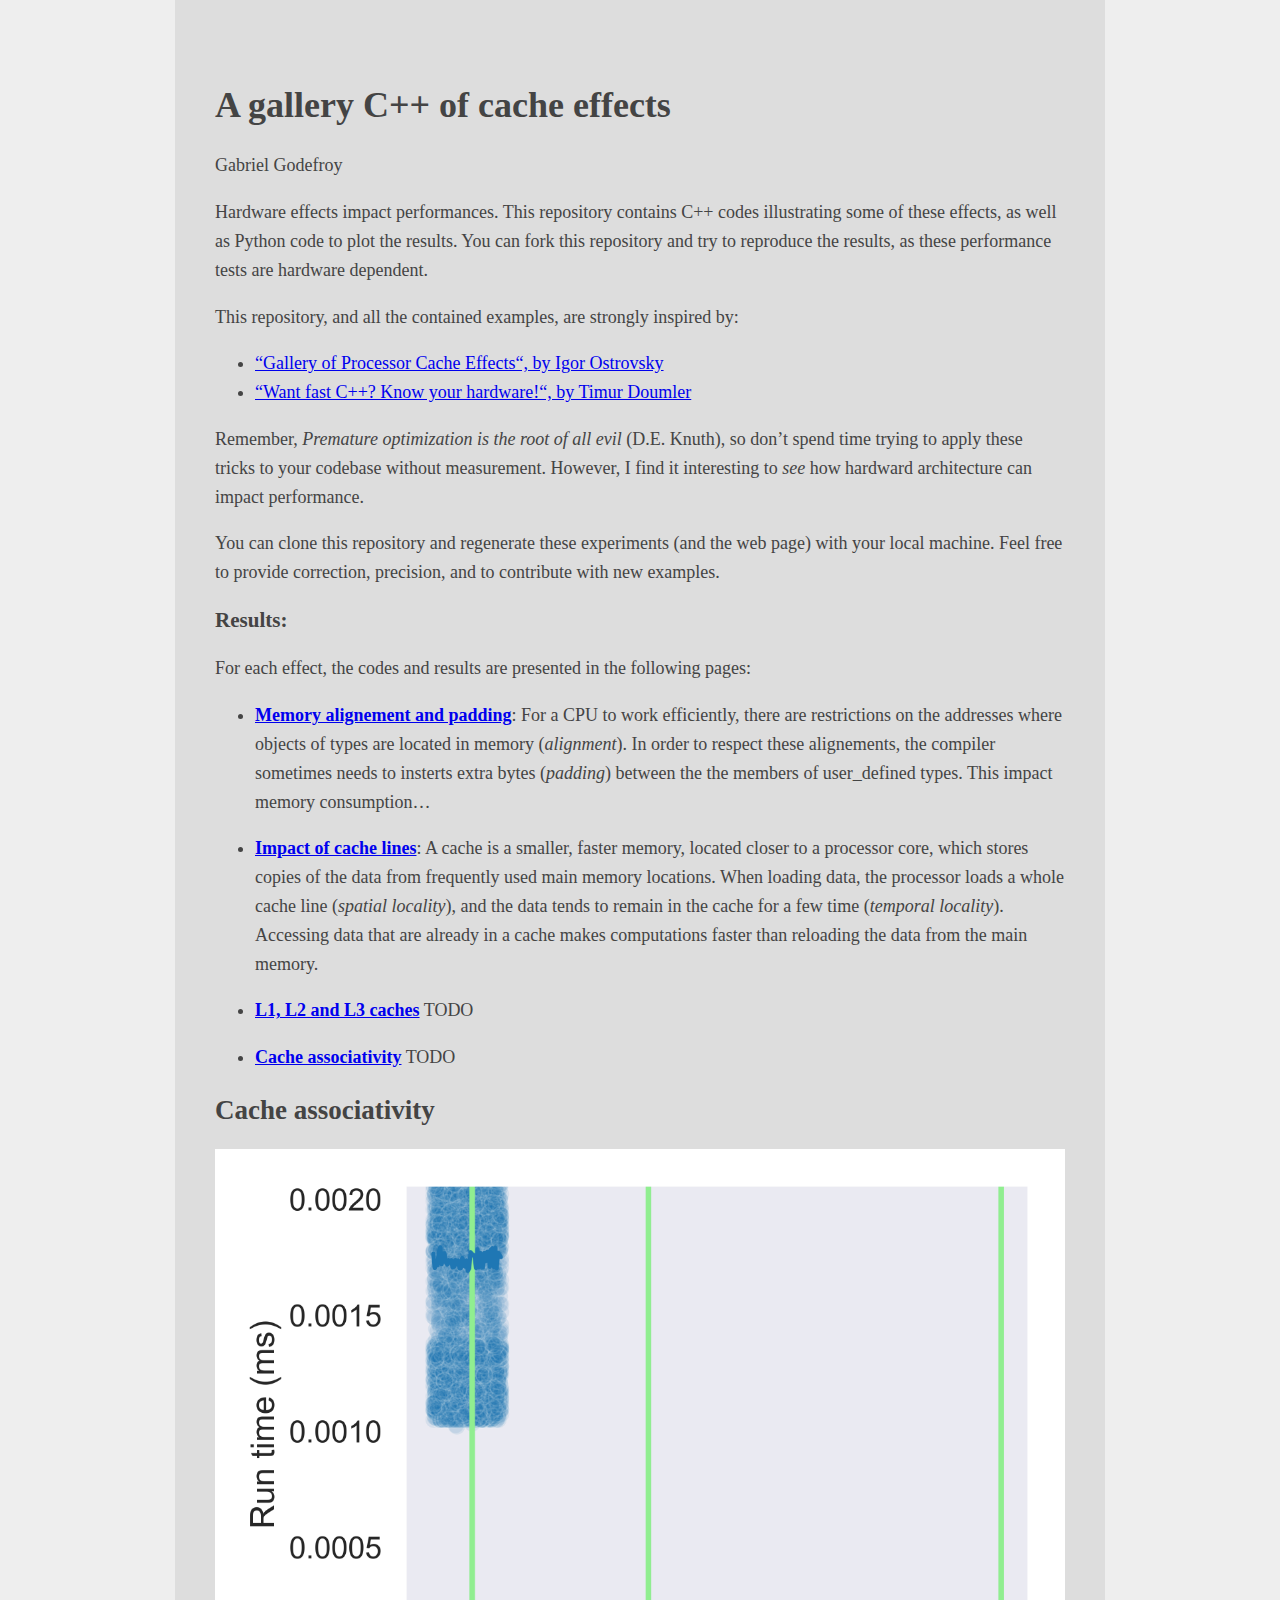
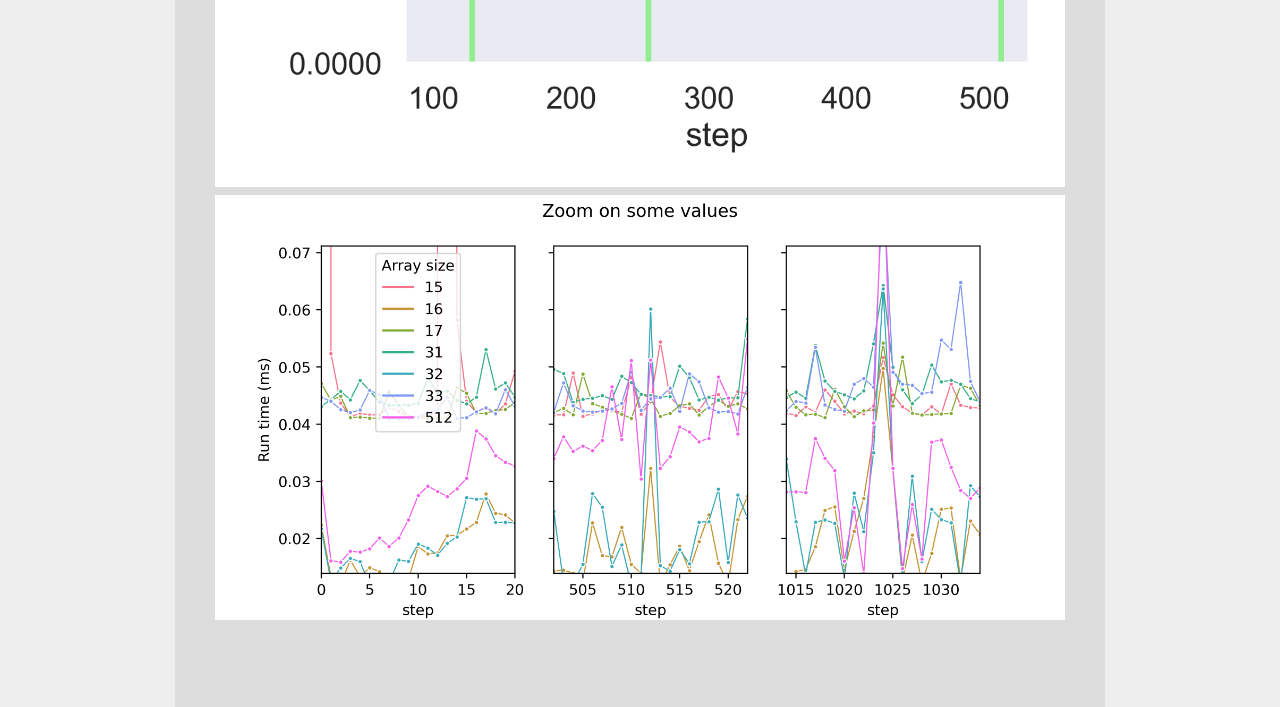
==== commit f1f10d67: "WIP" ====
--- a/docs/index.html
+++ b/docs/index.html
@@ -13,68 +13,6 @@
     div.column{display: inline-block; vertical-align: top; width: 50%;}
     div.hanging-indent{margin-left: 1.5em; text-indent: -1.5em;}
     ul.task-list{list-style: none;}
-    pre > code.sourceCode { white-space: pre; position: relative; }
-    pre > code.sourceCode > span { display: inline-block; line-height: 1.25; }
-    pre > code.sourceCode > span:empty { height: 1.2em; }
-    code.sourceCode > span { color: inherit; text-decoration: inherit; }
-    div.sourceCode { margin: 1em 0; }
-    pre.sourceCode { margin: 0; }
-    @media screen {
-    div.sourceCode { overflow: auto; }
-    }
-    @media print {
-    pre > code.sourceCode { white-space: pre-wrap; }
-    pre > code.sourceCode > span { text-indent: -5em; padding-left: 5em; }
-    }
-    pre.numberSource code
-      { counter-reset: source-line 0; }
-    pre.numberSource code > span
-      { position: relative; left: -4em; counter-increment: source-line; }
-    pre.numberSource code > span > a:first-child::before
-      { content: counter(source-line);
-        position: relative; left: -1em; text-align: right; vertical-align: baseline;
-        border: none; display: inline-block;
-        -webkit-touch-callout: none; -webkit-user-select: none;
-        -khtml-user-select: none; -moz-user-select: none;
-        -ms-user-select: none; user-select: none;
-        padding: 0 4px; width: 4em;
-        color: #aaaaaa;
-      }
-    pre.numberSource { margin-left: 3em; border-left: 1px solid #aaaaaa;  padding-left: 4px; }
-    div.sourceCode
-      {   }
-    @media screen {
-    pre > code.sourceCode > span > a:first-child::before { text-decoration: underline; }
-    }
-    code span.al { color: #ff0000; font-weight: bold; } /* Alert */
-    code span.an { color: #60a0b0; font-weight: bold; font-style: italic; } /* Annotation */
-    code span.at { color: #7d9029; } /* Attribute */
-    code span.bn { color: #40a070; } /* BaseN */
-    code span.bu { } /* BuiltIn */
-    code span.cf { color: #007020; font-weight: bold; } /* ControlFlow */
-    code span.ch { color: #4070a0; } /* Char */
-    code span.cn { color: #880000; } /* Constant */
-    code span.co { color: #60a0b0; font-style: italic; } /* Comment */
-    code span.cv { color: #60a0b0; font-weight: bold; font-style: italic; } /* CommentVar */
-    code span.do { color: #ba2121; font-style: italic; } /* Documentation */
-    code span.dt { color: #902000; } /* DataType */
-    code span.dv { color: #40a070; } /* DecVal */
-    code span.er { color: #ff0000; font-weight: bold; } /* Error */
-    code span.ex { } /* Extension */
-    code span.fl { color: #40a070; } /* Float */
-    code span.fu { color: #06287e; } /* Function */
-    code span.im { } /* Import */
-    code span.in { color: #60a0b0; font-weight: bold; font-style: italic; } /* Information */
-    code span.kw { color: #007020; font-weight: bold; } /* Keyword */
-    code span.op { color: #666666; } /* Operator */
-    code span.ot { color: #007020; } /* Other */
-    code span.pp { color: #bc7a00; } /* Preprocessor */
-    code span.sc { color: #4070a0; } /* SpecialChar */
-    code span.ss { color: #bb6688; } /* SpecialString */
-    code span.st { color: #4070a0; } /* String */
-    code span.va { color: #19177c; } /* Variable */
-    code span.vs { color: #4070a0; } /* VerbatimString */
-    code span.wa { color: #60a0b0; font-weight: bold; font-style: italic; } /* Warning */
   </style>
   <link rel="stylesheet" href="style.css" />
   <!--[if lt IE 9]>
@@ -92,48 +30,16 @@
 <li><a href="http://igoro.com/archive/gallery-of-processor-cache-effects/">“Gallery of Processor Cache Effects“, by Igor Ostrovsky</a></li>
 <li><a href="https://www.youtube.com/watch?v=BP6NxVxDQIs">“Want fast C++? Know your hardware!“, by Timur Doumler</a></li>
 </ul>
+<p>Remember, <em>Premature optimization is the root of all evil</em> (D.E. Knuth), so don’t spend time trying to apply these tricks to your codebase without measurement. However, I find it interesting to <em>see</em> how hardward architecture can impact performance.</p>
+<p>You can clone this repository and regenerate these experiments (and the web page) with your local machine. Feel free to provide correction, precision, and to contribute with new examples.</p>
 <h3 id="results">Results:</h3>
 <p>For each effect, the codes and results are presented in the following pages:</p>
 <ul>
-<li><a href="alignement.html"><strong>Memory alignement and padding</strong></a>: For a CPU to work efficiently, there are restrictions on the addresses where objects of types are located in memory (<em>alignment</em>). In order to respect these alignements, the compiler sometimes needs to insterts extra bytes (<em>padding</em>) between the the members of user_defined types. This impact memory consumption…</li>
+<li><p><a href="alignement.html"><strong>Memory alignement and padding</strong></a>: For a CPU to work efficiently, there are restrictions on the addresses where objects of types are located in memory (<em>alignment</em>). In order to respect these alignements, the compiler sometimes needs to insterts extra bytes (<em>padding</em>) between the the members of user_defined types. This impact memory consumption…</p></li>
+<li><p><a href="cache_lines.html"><strong>Impact of cache lines</strong></a>: A cache is a smaller, faster memory, located closer to a processor core, which stores copies of the data from frequently used main memory locations. When loading data, the processor loads a whole cache line (<em>spatial locality</em>), and the data tends to remain in the cache for a few time (<em>temporal locality</em>). Accessing data that are already in a cache makes computations faster than reloading the data from the main memory.</p></li>
+<li><p><a href="l1_l2.html"><strong>L1, L2 and L3 caches</strong></a> TODO</p></li>
+<li><p><a href="cache_associativity.html"><strong>Cache associativity</strong></a> TODO</p></li>
 </ul>
-<h2 id="impact-of-cache-lines">Impact of cache lines</h2>
-<div class="sourceCode" id="cb1"><pre class="sourceCode cpp"><code class="sourceCode cpp"><span id="cb1-1"><a href="#cb1-1"></a><span class="pp">#pragma once</span></span>
-<span id="cb1-2"><a href="#cb1-2"></a><span class="pp">#include </span><span class="im">&lt;vector&gt;</span></span>
-<span id="cb1-3"><a href="#cb1-3"></a><span class="pp">#include </span><span class="im">&lt;assert.h&gt;</span></span>
-<span id="cb1-4"><a href="#cb1-4"></a><span class="kw">namespace</span> cache</span>
-<span id="cb1-5"><a href="#cb1-5"></a>{</span>
-<span id="cb1-6"><a href="#cb1-6"></a>    <span class="kw">template</span> &lt;<span class="kw">typename</span> T&gt;</span>
-<span id="cb1-7"><a href="#cb1-7"></a>    <span class="dt">void</span> touche_every_step(</span>
-<span id="cb1-8"><a href="#cb1-8"></a>        <span class="bu">std::</span>vector&lt;T&gt;&amp; vecElem, </span>
-<span id="cb1-9"><a href="#cb1-9"></a>        <span class="bu">std::</span>size_t delta, </span>
-<span id="cb1-10"><a href="#cb1-10"></a>        <span class="bu">std::</span>size_t nb_touch)</span>
-<span id="cb1-11"><a href="#cb1-11"></a>    {  </span>
-<span id="cb1-12"><a href="#cb1-12"></a>        <span class="ot">assert</span>(nb_touch*delta &lt; vecElem.size());</span>
-<span id="cb1-13"><a href="#cb1-13"></a>        <span class="cf">for</span> (<span class="bu">std::</span>size_t i = <span class="dv">0</span>; i &lt; nb_touch; i++)</span>
-<span id="cb1-14"><a href="#cb1-14"></a>            vecElem[i * delta] += <span class="dv">1</span>;</span>
-<span id="cb1-15"><a href="#cb1-15"></a>    }</span>
-<span id="cb1-16"><a href="#cb1-16"></a>} <span class="co">// namespace cache</span></span></code></pre></div>
-<figure>
-<img src="m_cache_lines.png" alt="" /><figcaption>The impact of cache lines on</figcaption>
-</figure>
-<h2 id="l1-l2-and-l3-caches">L1, L2 and L3 caches</h2>
-<div class="sourceCode" id="cb2"><pre class="sourceCode txt"><code class="sourceCode default"><span id="cb2-1"><a href="#cb2-1"></a>Architecture:          x86_64</span>
-<span id="cb2-2"><a href="#cb2-2"></a>CPU op-mode(s):        32-bit, 64-bit</span>
-<span id="cb2-3"><a href="#cb2-3"></a>Byte Order:            Little Endian</span>
-<span id="cb2-4"><a href="#cb2-4"></a>CPU(s):                4</span>
-<span id="cb2-5"><a href="#cb2-5"></a>On-line CPU(s) list:   0-3</span>
-<span id="cb2-6"><a href="#cb2-6"></a>Thread(s) per core:    2</span>
-<span id="cb2-7"><a href="#cb2-7"></a>Core(s) per socket:    2</span>
-<span id="cb2-8"><a href="#cb2-8"></a>NUMA node(s):          1</span>
-<span id="cb2-9"><a href="#cb2-9"></a>Vendor ID:             GenuineIntel</span>
-<span id="cb2-10"><a href="#cb2-10"></a>Model name:            Intel(R) Core(TM) i7-4510U CPU @ 2.00GHz</span>
-<span id="cb2-11"><a href="#cb2-11"></a>Stepping:              1</span>
-<span id="cb2-12"><a href="#cb2-12"></a>Virtualization:        VT-x</span>
-<span id="cb2-13"><a href="#cb2-13"></a>L1d cache:             32K</span>
-<span id="cb2-14"><a href="#cb2-14"></a>L1i cache:             32K</span>
-<span id="cb2-15"><a href="#cb2-15"></a>L2 cache:              256K</span>
-<span id="cb2-16"><a href="#cb2-16"></a>L3 cache:              4096K</span></code></pre></div>
 <h2 id="cache-associativity">Cache associativity</h2>
 <p><img src="m_cache_associativity.png" alt="The impact of cache lines on cache associativity" /> <img src="m_cache_associativity_zoom.png" alt="The impact of cache lines on cache associativity" /></p>
 </body>
--- a/docs/style.css
+++ b/docs/style.css
@@ -2,13 +2,13 @@
     background-color:#eee;
 }
 body{
-	margin:40px auto;
-	max-width:950px;
+	margin:0px auto;
+	max-width:850px;
 	line-height:1.6;
 	font-size:18px;
     color:#444;
     background-color: #ddd;
-    padding:20px 20px;
+    padding:60px 40px;
     position: relative;
 }
 
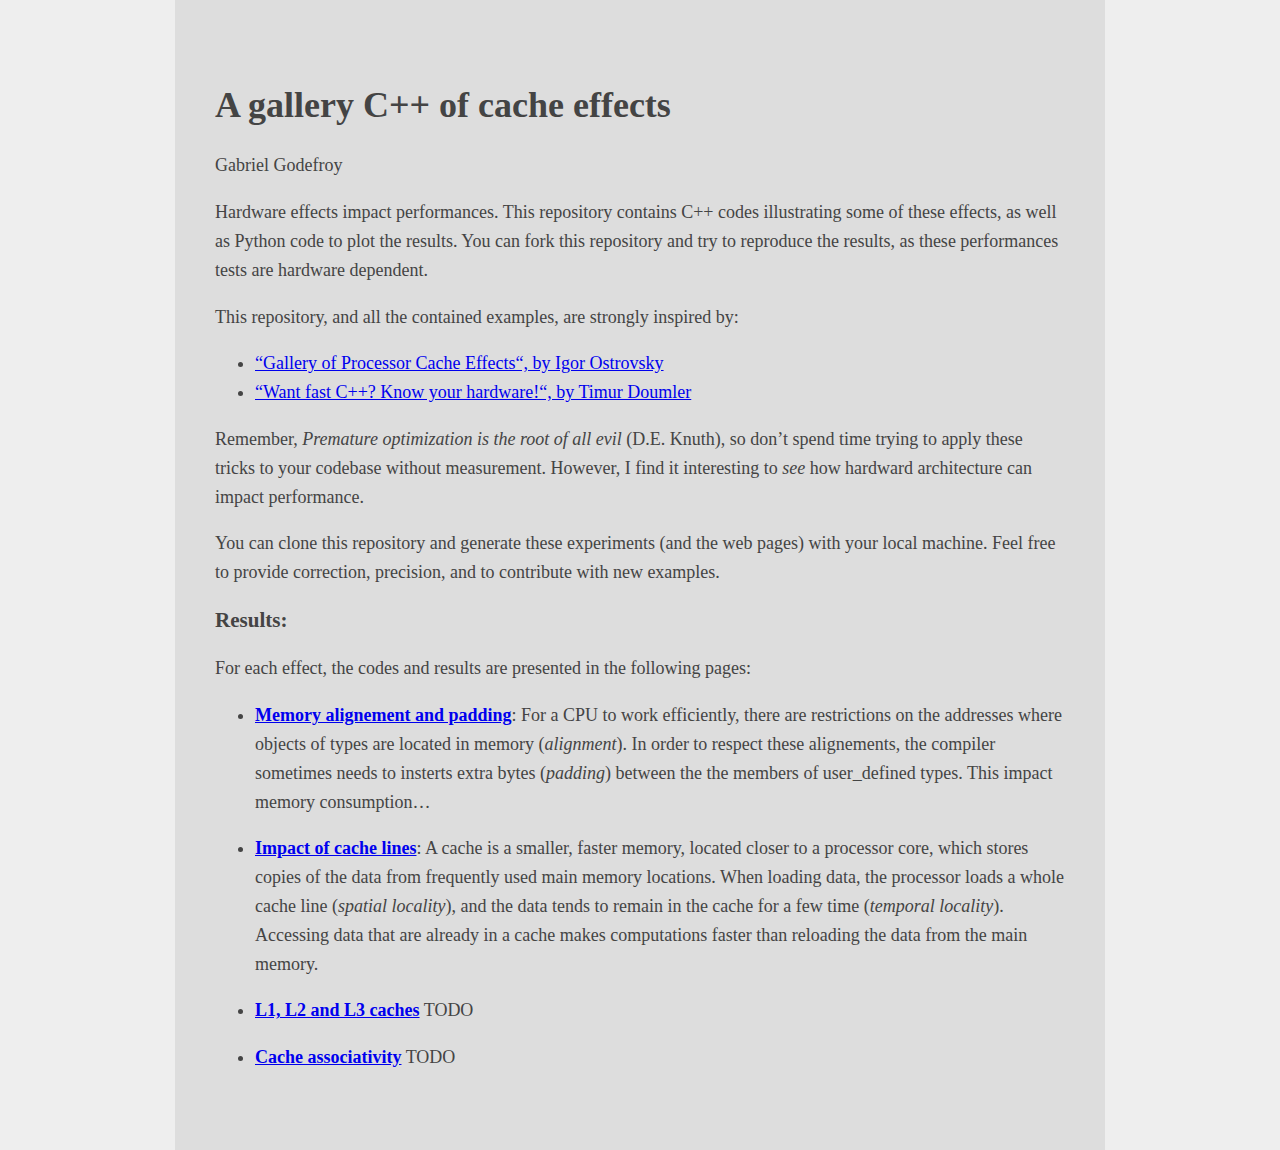
==== commit 38e20143: "Minor update" ====
--- a/docs/index.html
+++ b/docs/index.html
@@ -24,14 +24,14 @@
 <h1 class="title">A gallery C++ of cache effects</h1>
 <p class="author">Gabriel Godefroy</p>
 </header>
-<p>Hardware effects impact performances. This repository contains C++ codes illustrating some of these effects, as well as Python code to plot the results. You can fork this repository and try to reproduce the results, as these performance tests are hardware dependent.</p>
+<p>Hardware effects impact performances. This repository contains C++ codes illustrating some of these effects, as well as Python code to plot the results. You can fork this repository and try to reproduce the results, as these performances tests are hardware dependent.</p>
 <p>This repository, and all the contained examples, are strongly inspired by:</p>
 <ul>
 <li><a href="http://igoro.com/archive/gallery-of-processor-cache-effects/">“Gallery of Processor Cache Effects“, by Igor Ostrovsky</a></li>
 <li><a href="https://www.youtube.com/watch?v=BP6NxVxDQIs">“Want fast C++? Know your hardware!“, by Timur Doumler</a></li>
 </ul>
 <p>Remember, <em>Premature optimization is the root of all evil</em> (D.E. Knuth), so don’t spend time trying to apply these tricks to your codebase without measurement. However, I find it interesting to <em>see</em> how hardward architecture can impact performance.</p>
-<p>You can clone this repository and regenerate these experiments (and the web page) with your local machine. Feel free to provide correction, precision, and to contribute with new examples.</p>
+<p>You can clone this repository and generate these experiments (and the web pages) with your local machine. Feel free to provide correction, precision, and to contribute with new examples.</p>
 <h3 id="results">Results:</h3>
 <p>For each effect, the codes and results are presented in the following pages:</p>
 <ul>
@@ -40,7 +40,5 @@
 <li><p><a href="l1_l2.html"><strong>L1, L2 and L3 caches</strong></a> TODO</p></li>
 <li><p><a href="cache_associativity.html"><strong>Cache associativity</strong></a> TODO</p></li>
 </ul>
-<h2 id="cache-associativity">Cache associativity</h2>
-<p><img src="m_cache_associativity.png" alt="The impact of cache lines on cache associativity" /> <img src="m_cache_associativity_zoom.png" alt="The impact of cache lines on cache associativity" /></p>
 </body>
 </html>
--- a/docs/style.css
+++ b/docs/style.css
@@ -1,35 +1,39 @@
 html {
-    background-color:#eee;
+  background-color: #eee;
 }
-body{
-	margin:0px auto;
-	max-width:850px;
-	line-height:1.6;
-	font-size:18px;
-    color:#444;
-    background-color: #ddd;
-    padding:60px 40px;
-    position: relative;
+body {
+  margin: 0px auto;
+  max-width: 850px;
+  line-height: 1.6;
+  font-size: 18px;
+  color: #444;
+  background-color: #ddd;
+  padding: 60px 40px;
+  position: relative;
 }
 
-h1,h2,h3{line-height:1.2}
+h1,
+h2,
+h3 {
+  line-height: 1.2;
+}
 
 div.sourceCode {
-	font-size:13px;
-	line-height:1.0;
-	background-color: #fafafa;
-	padding: 10px;
+  font-size: 13px;
+  line-height: 1;
+  background-color: #fafafa;
+  padding: 10px;
 }
 
 figure {
-    width: 70%;
-    position: relative;
-    text-align: center;
-    font-style: italic;
-    border: thin silver solid;
-    margin: 0.5em;
-    padding: 0.5em;
-  }
-  img {
-    max-width: 100%;
-  }+  width: 70%;
+  position: relative;
+  text-align: center;
+  font-style: italic;
+  border: thin silver solid;
+  margin: 0.5em;
+  padding: 0.5em;
+}
+img {
+  max-width: 100%;
+}
